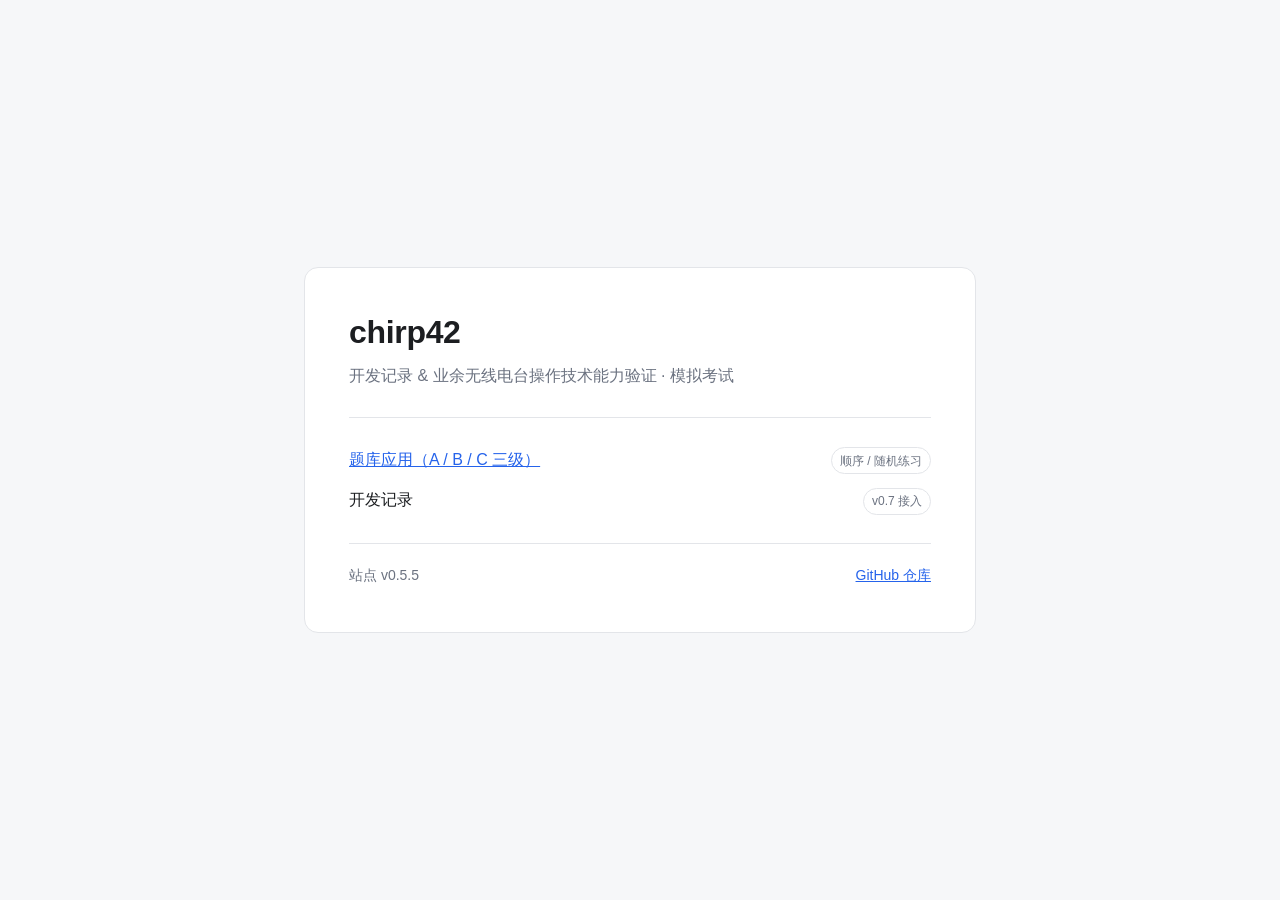
==== index.html @ 8d7db70e "v0.5.5: 整体放大一号，练习页使用更宽的容器 按用户反馈「可以大一点」调整，参照同类题库站的尺寸。  宽度： - 新增 .is-wide（76rem）：练习页是题干 + 答题卡双栏，需要更宽； " ====
<!DOCTYPE html>
<html lang="zh-CN">
<head>
<meta charset="utf-8">
<meta name="viewport" content="width=device-width, initial-scale=1">
<meta name="color-scheme" content="light dark">
<title>chirp42 · 开发记录与业余无线电题库</title>
<meta name="description" content="开发记录与业余无线电台操作技术能力验证模拟考试。">
<style>
  :root {
    --bg: #f6f7f9;
    --fg: #1c1e21;
    --muted: #6b7280;
    --card: #ffffff;
    --line: #e3e5e9;
    --accent: #2563eb;
  }
  @media (prefers-color-scheme: dark) {
    :root {
      --bg: #16181c;
      --fg: #e8eaed;
      --muted: #9aa0a6;
      --card: #1f2227;
      --line: #303338;
      --accent: #7aa2f7;
    }
  }
  * { box-sizing: border-box; }
  html { -webkit-text-size-adjust: 100%; }
  body {
    margin: 0;
    min-height: 100vh;
    display: flex;
    align-items: center;
    justify-content: center;
    padding: 2rem 1.25rem;
    background: var(--bg);
    color: var(--fg);
    font: 16px/1.7 -apple-system, BlinkMacSystemFont, "Segoe UI", "Microsoft YaHei", "PingFang SC", "Hiragino Sans GB", sans-serif;
  }
  main {
    width: 100%;
    max-width: 42rem;
    background: var(--card);
    border: 1px solid var(--line);
    border-radius: 14px;
    padding: clamp(1.5rem, 5vw, 2.75rem);
  }
  h1 {
    margin: 0;
    font-size: clamp(1.5rem, 5vw, 2rem);
    line-height: 1.3;
    letter-spacing: -0.01em;
  }
  .sub { margin: .5rem 0 0; color: var(--muted); }
  .rule { height: 1px; background: var(--line); border: 0; margin: 1.75rem 0; }
  ul { margin: 0; padding: 0; list-style: none; display: grid; gap: .75rem; }
  li {
    display: flex;
    gap: .75rem;
    align-items: baseline;
    justify-content: space-between;
    flex-wrap: wrap;
  }
  .soon { color: var(--muted); }
  .tag {
    font-size: .75rem;
    padding: .15rem .5rem;
    border: 1px solid var(--line);
    border-radius: 999px;
    color: var(--muted);
    white-space: nowrap;
  }
  footer {
    margin-top: 1.75rem;
    padding-top: 1.25rem;
    border-top: 1px solid var(--line);
    display: flex;
    gap: .75rem;
    justify-content: space-between;
    flex-wrap: wrap;
    font-size: .875rem;
    color: var(--muted);
  }
  a { color: var(--accent); }
  a:focus-visible { outline: 2px solid var(--accent); outline-offset: 2px; border-radius: 4px; }
</style>
</head>
<body>
<main>
  <h1>chirp42</h1>
  <p class="sub">开发记录 &amp; 业余无线电台操作技术能力验证 · 模拟考试</p>

  <hr class="rule">

  <ul>
    <li>
      <a href="/quiz/">题库应用（A / B / C 三级）</a>
      <span class="tag">顺序 / 随机练习</span>
    </li>
    <li>
      <span>开发记录</span>
      <span class="tag soon">v0.7 接入</span>
    </li>
  </ul>

  <footer>
    <span>站点 v0.5.5</span>
    <span><a href="https://github.com/chirp42/chirp42.github.io">GitHub 仓库</a></span>
  </footer>
</main>
</body>
</html>
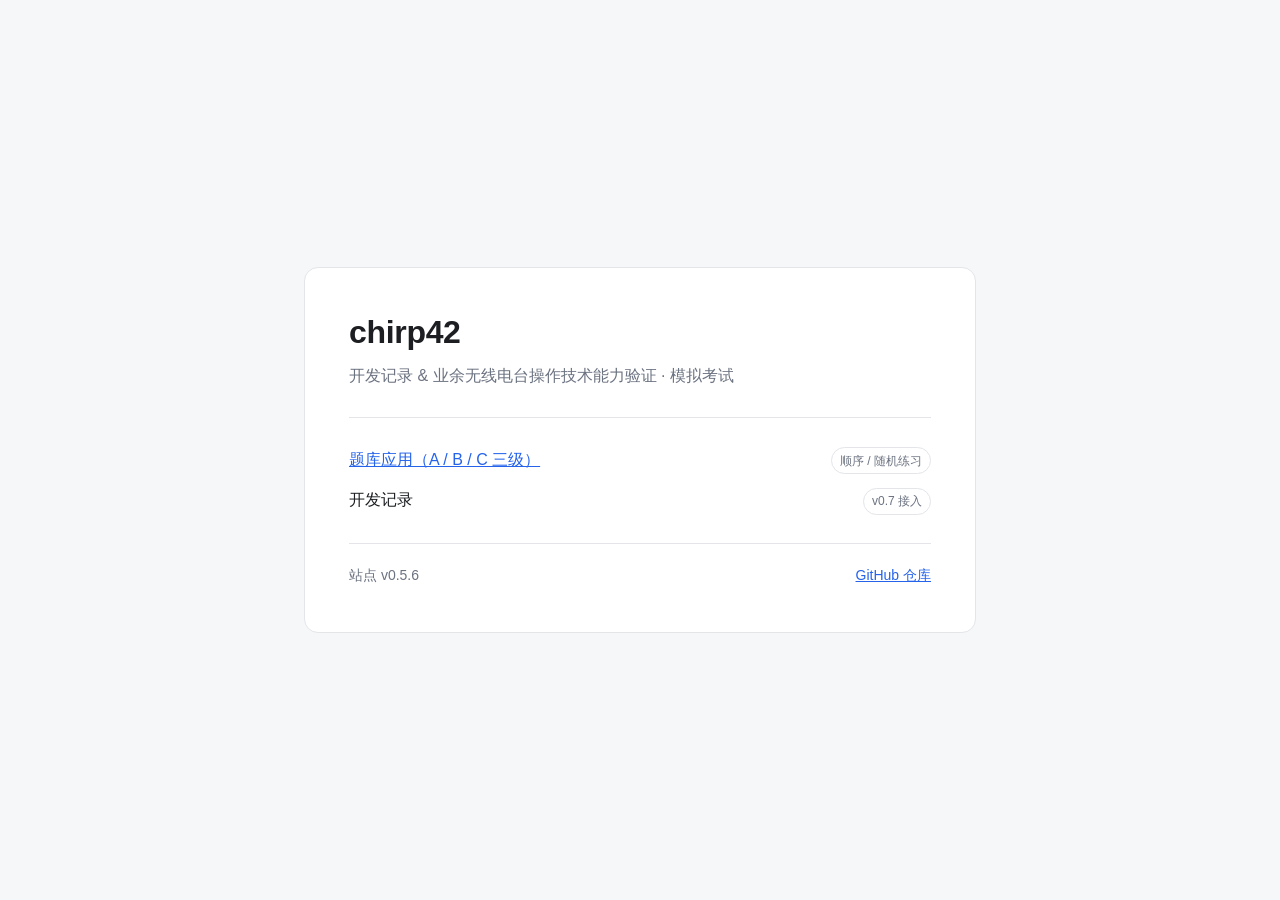
==== commit 578bc4e4: "v0.5.6: 合并为一张卡片，答题卡改用题库原序号 按用户反馈：练习页之前是两块各带边框的卡片并排（题目卡片 + 答题卡面板）， 看起来是分离的两块。现在合并成一张卡片：  - 卡片结构：进度行 /" ====
--- a/index.html
+++ b/index.html
@@ -105,7 +105,7 @@
   </ul>
 
   <footer>
-    <span>站点 v0.5.5</span>
+    <span>站点 v0.5.6</span>
     <span><a href="https://github.com/chirp42/chirp42.github.io">GitHub 仓库</a></span>
   </footer>
 </main>
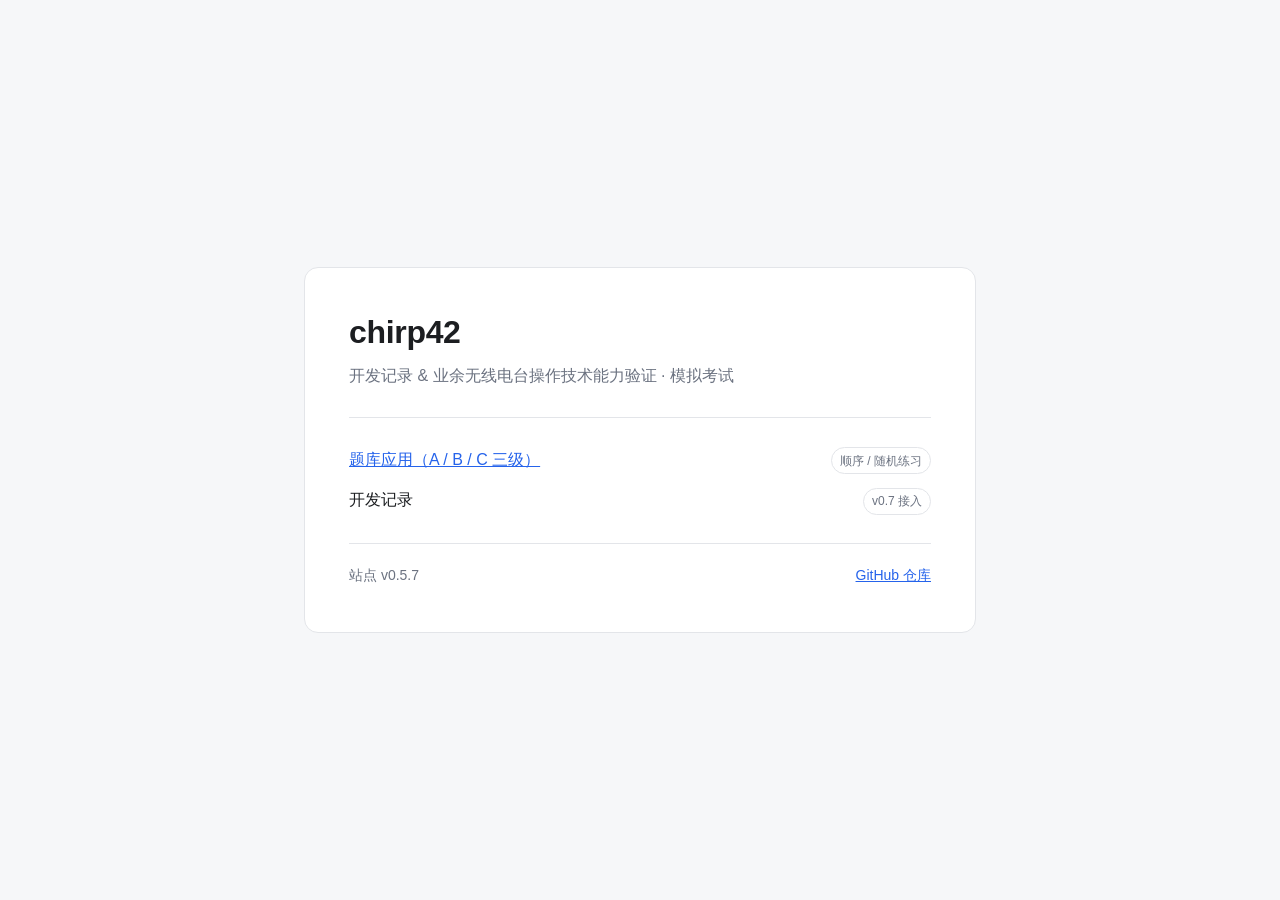
==== commit b548328e: "v0.5.7: 修三处练习逻辑错误（用户报告） 1) 练习进度统计的是「已答题数」，不是当前题号    原来显示 session.index + 1，于是跳着做题时做第 24 题就显示 24/683。" ====
--- a/index.html
+++ b/index.html
@@ -105,7 +105,7 @@
   </ul>
 
   <footer>
-    <span>站点 v0.5.6</span>
+    <span>站点 v0.5.7</span>
     <span><a href="https://github.com/chirp42/chirp42.github.io">GitHub 仓库</a></span>
   </footer>
 </main>
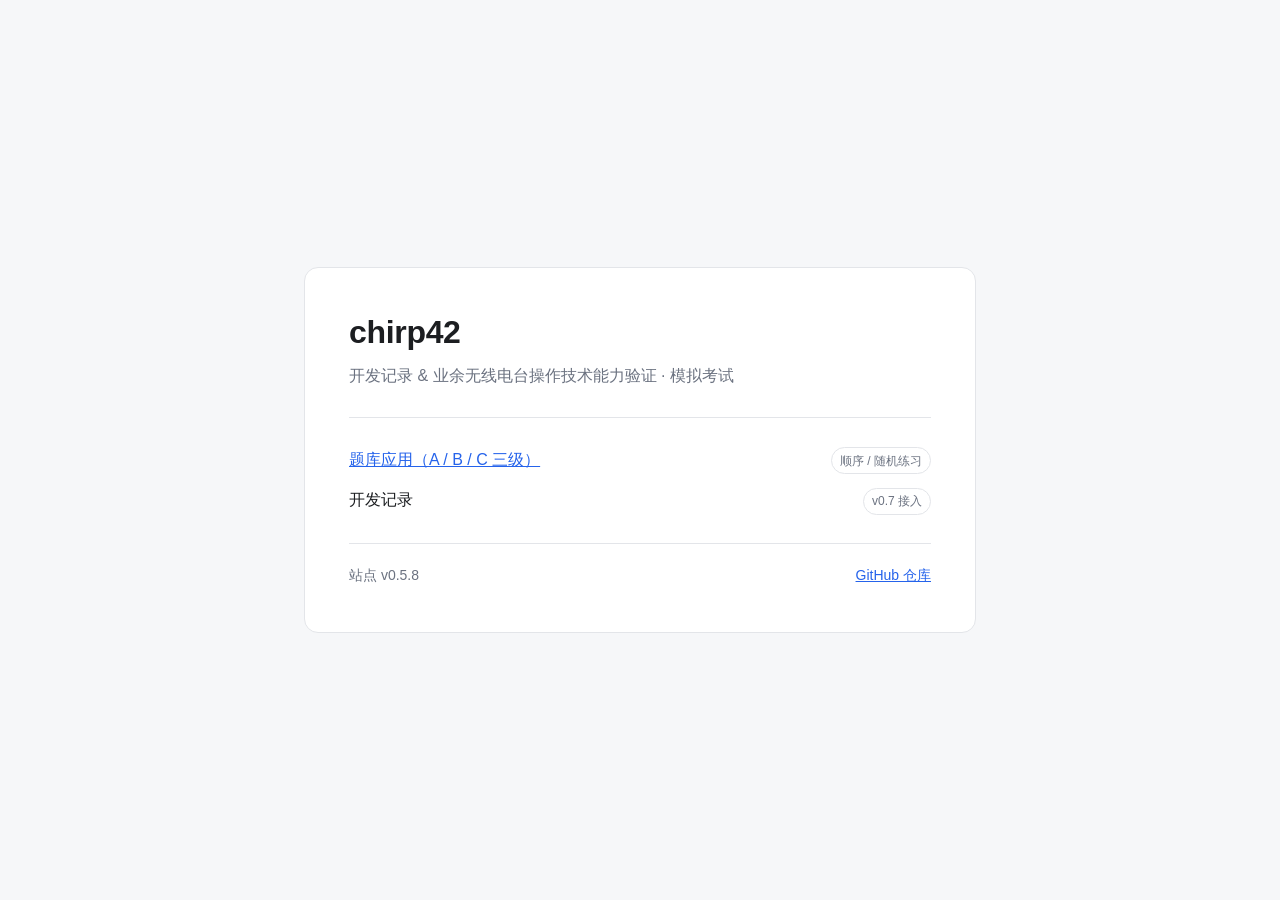
==== commit 9dd19def: "v0.5.8: 题型标签不再透露答案个数 原来多选目标签写「多选题（2 个答案）」，等于把答案个数当提示给出去了。 现在只写「多选题 / 单选题」。  版本号升至 0.5.8（两个静态资源 ?v= 与" ====
--- a/index.html
+++ b/index.html
@@ -105,7 +105,7 @@
   </ul>
 
   <footer>
-    <span>站点 v0.5.7</span>
+    <span>站点 v0.5.8</span>
     <span><a href="https://github.com/chirp42/chirp42.github.io">GitHub 仓库</a></span>
   </footer>
 </main>
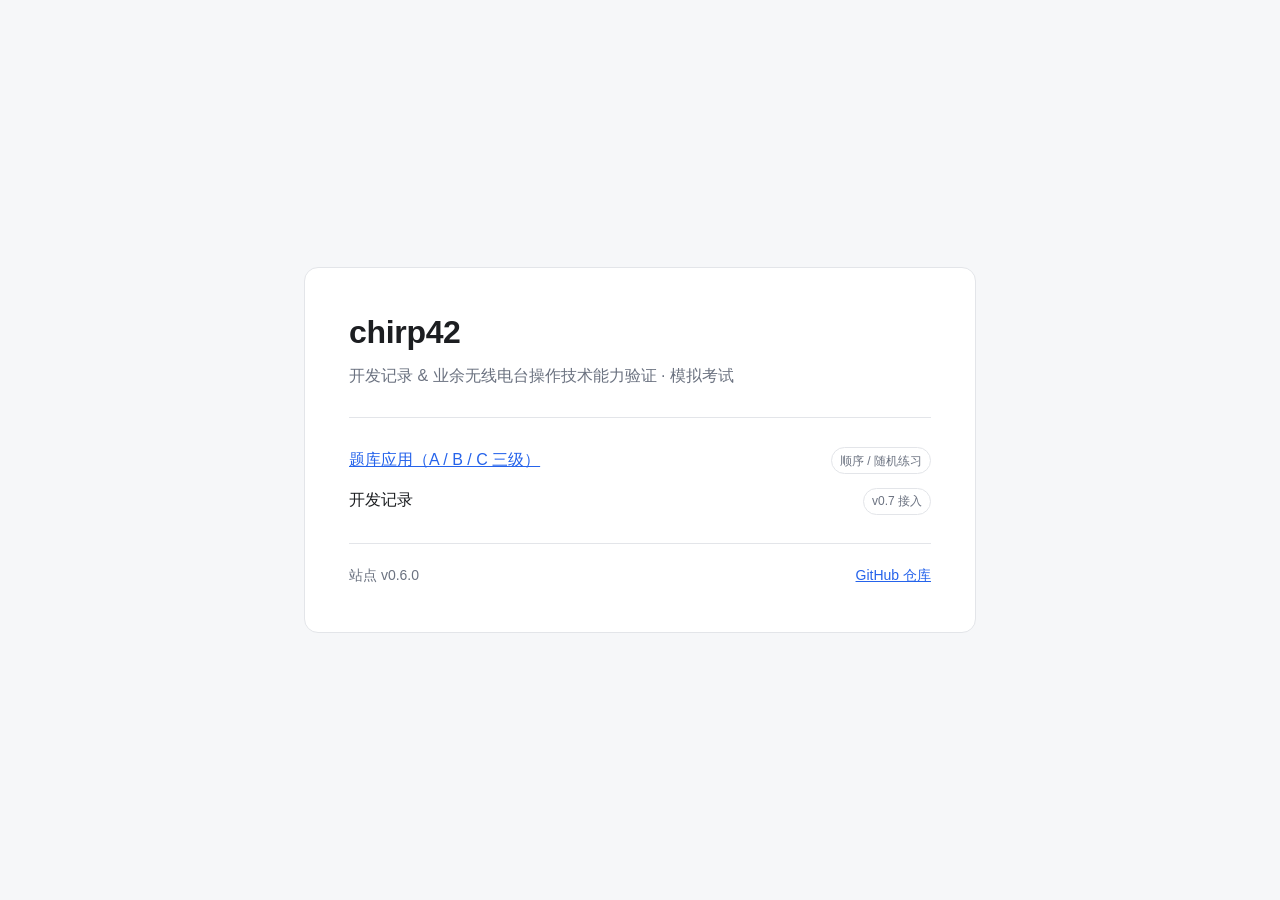
==== commit 2de40f61: "v0.6.0: 两种练习模式各自独立（顺序保留 / 随机每次重来） 按用户梳理的逻辑重做入口设计：去掉「继续练习」与「重新练习」， 只留固定的「顺序模式」「随机模式」。  - 顺序模式：接着上次的位置" ====
--- a/index.html
+++ b/index.html
@@ -105,7 +105,7 @@
   </ul>
 
   <footer>
-    <span>站点 v0.5.8</span>
+    <span>站点 v0.6.0</span>
     <span><a href="https://github.com/chirp42/chirp42.github.io">GitHub 仓库</a></span>
   </footer>
 </main>
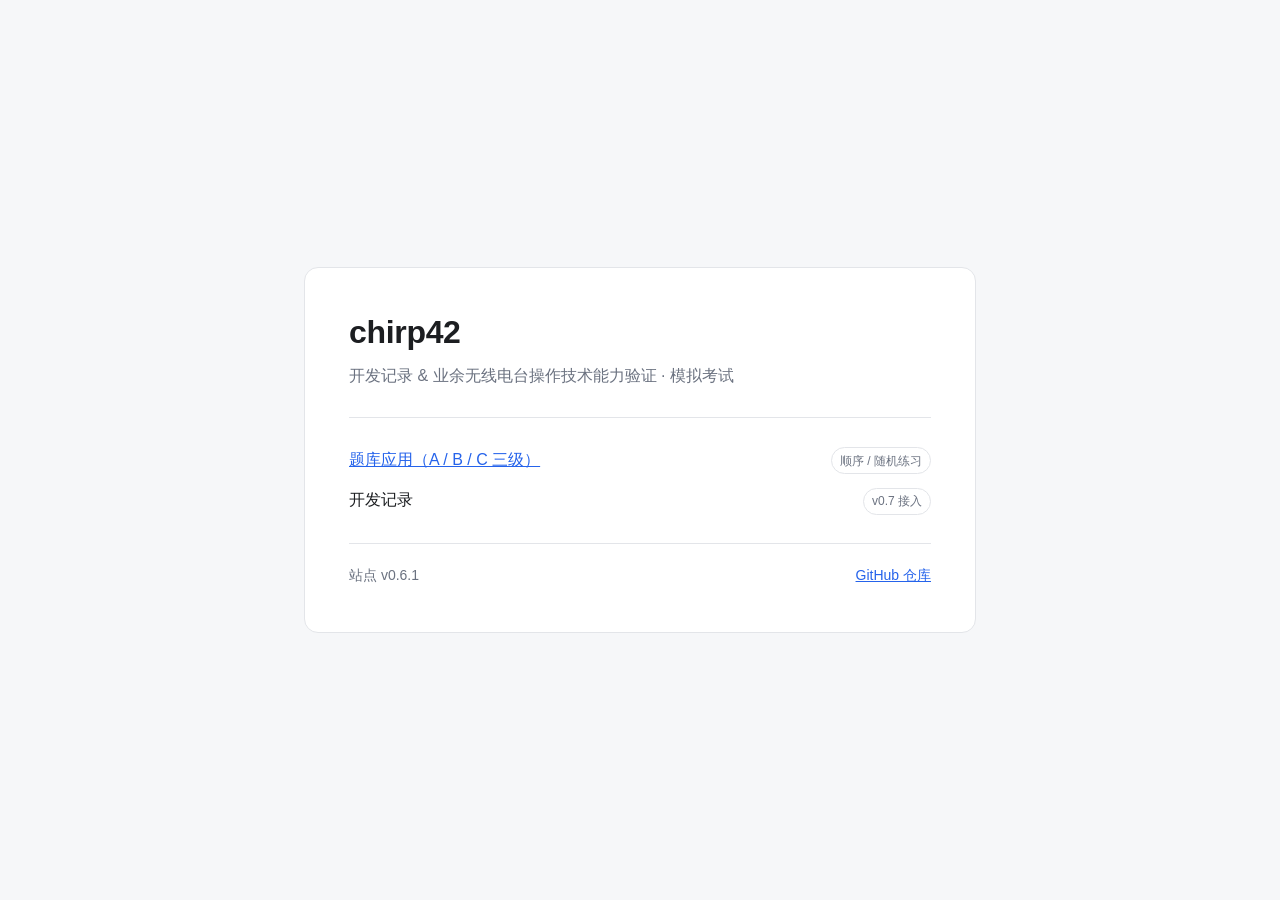
==== commit 84aa6cb5: "v0.6.1: 修顺序模式不按顺序，首页改用答题数 用户报告两处：  1) 顺序模式做出来不是顺序。    根因在数据迁移：旧结构只有一份 list，而它**可能是随机练习的乱序列表**    （旧版" ====
--- a/index.html
+++ b/index.html
@@ -105,7 +105,7 @@
   </ul>
 
   <footer>
-    <span>站点 v0.6.0</span>
+    <span>站点 v0.6.1</span>
     <span><a href="https://github.com/chirp42/chirp42.github.io">GitHub 仓库</a></span>
   </footer>
 </main>
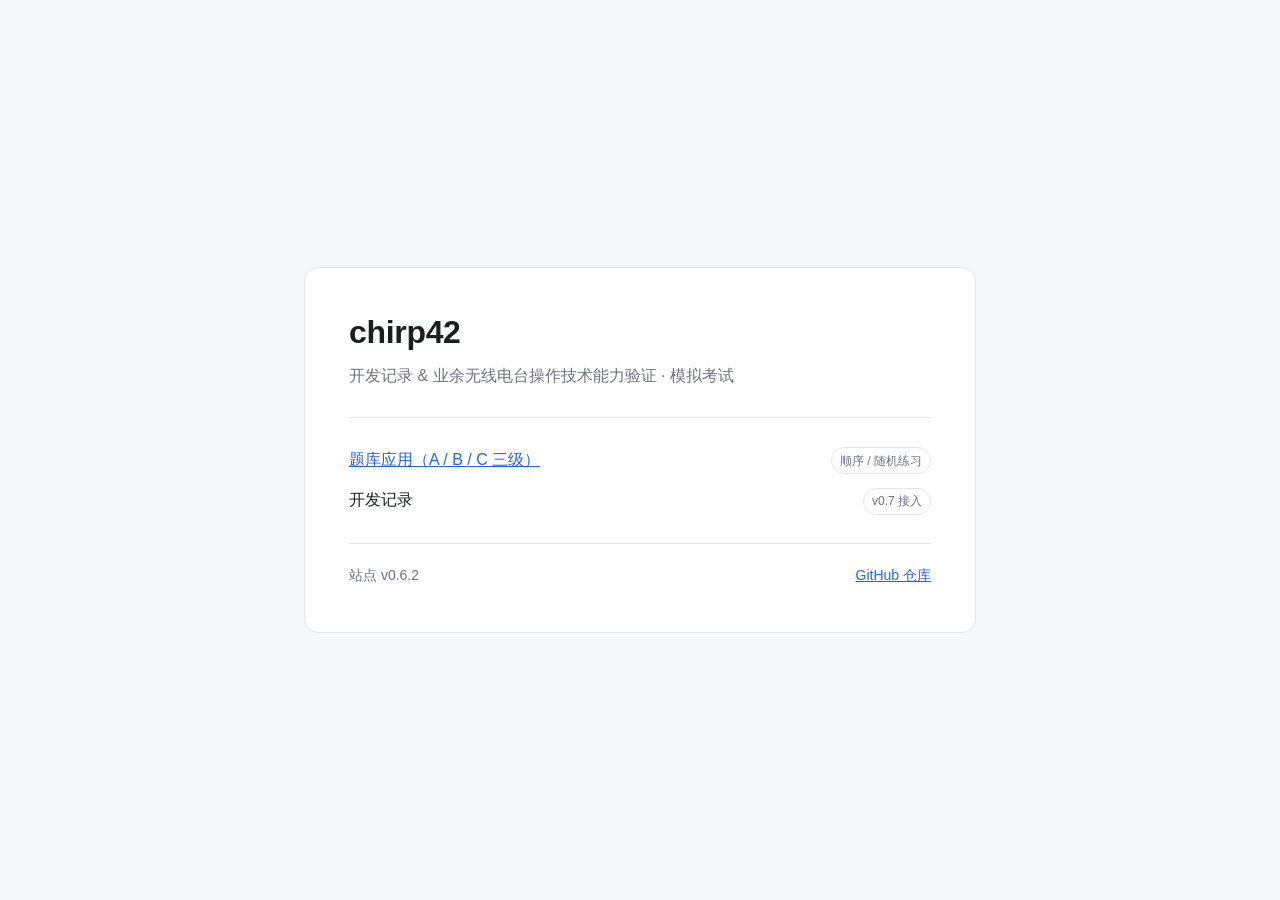
==== commit c588778b: "v0.6.2: 设计令牌收敛 + 手机端答题卡浮动按钮 一、设计令牌（为 v0.7 的新界面铺底）  用户从 v0.5.1 到 v0.6.1 连续改了 7 轮界面，累积出这些不一致： - 13 种字号" ====
--- a/index.html
+++ b/index.html
@@ -105,7 +105,7 @@
   </ul>
 
   <footer>
-    <span>站点 v0.6.1</span>
+    <span>站点 v0.6.2</span>
     <span><a href="https://github.com/chirp42/chirp42.github.io">GitHub 仓库</a></span>
   </footer>
 </main>
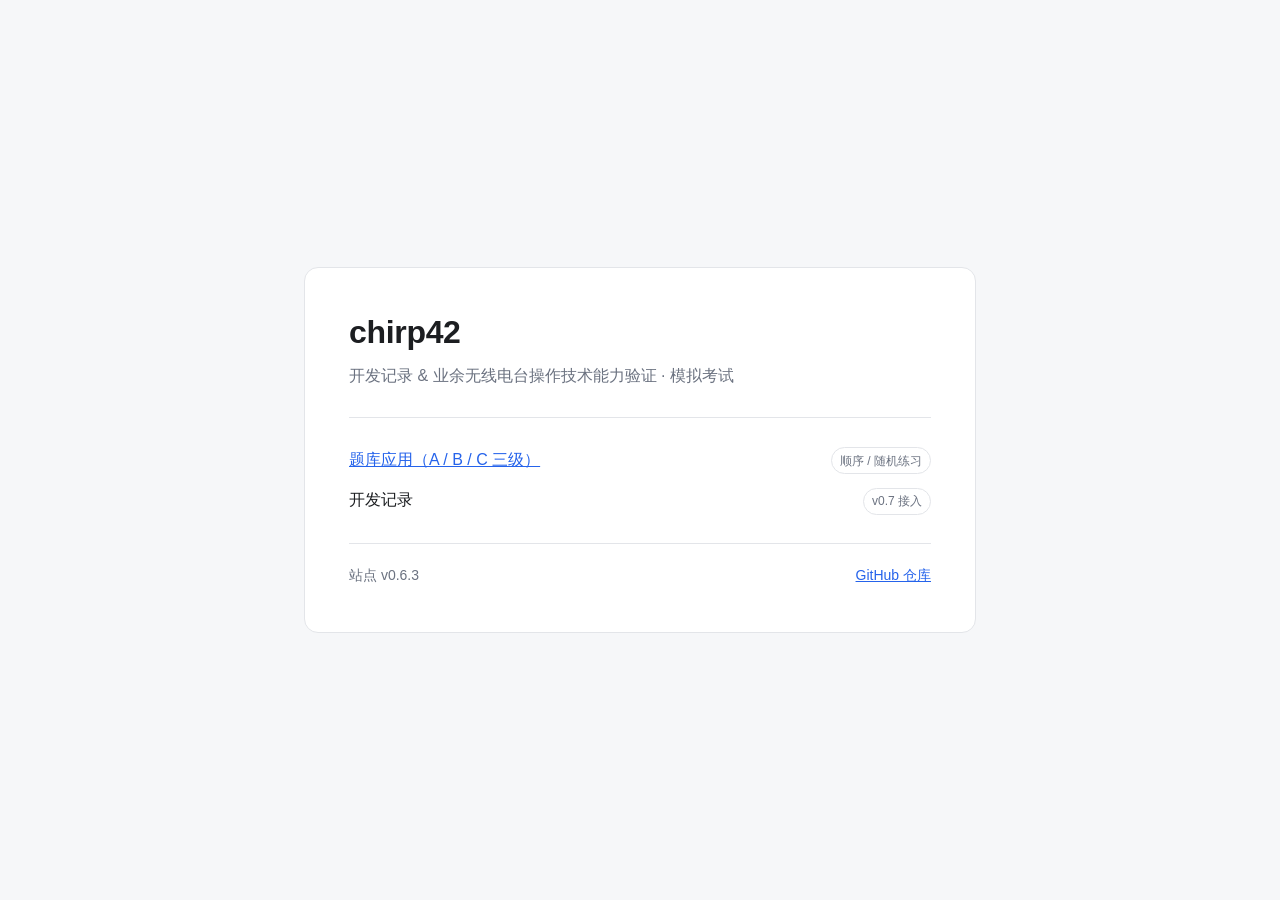
==== commit 36272792: "v0.6.3: 按截图改标题与级别按钮，压缩纵向间距 按用户标注修改：  - 顶栏小标题「操作证练习」-> 「业余无线电操作资格题库」 - 首页大标题「业余无线电操作证 · 模拟练习」-> 「业余无线" ====
--- a/index.html
+++ b/index.html
@@ -105,7 +105,7 @@
   </ul>
 
   <footer>
-    <span>站点 v0.6.2</span>
+    <span>站点 v0.6.3</span>
     <span><a href="https://github.com/chirp42/chirp42.github.io">GitHub 仓库</a></span>
   </footer>
 </main>
